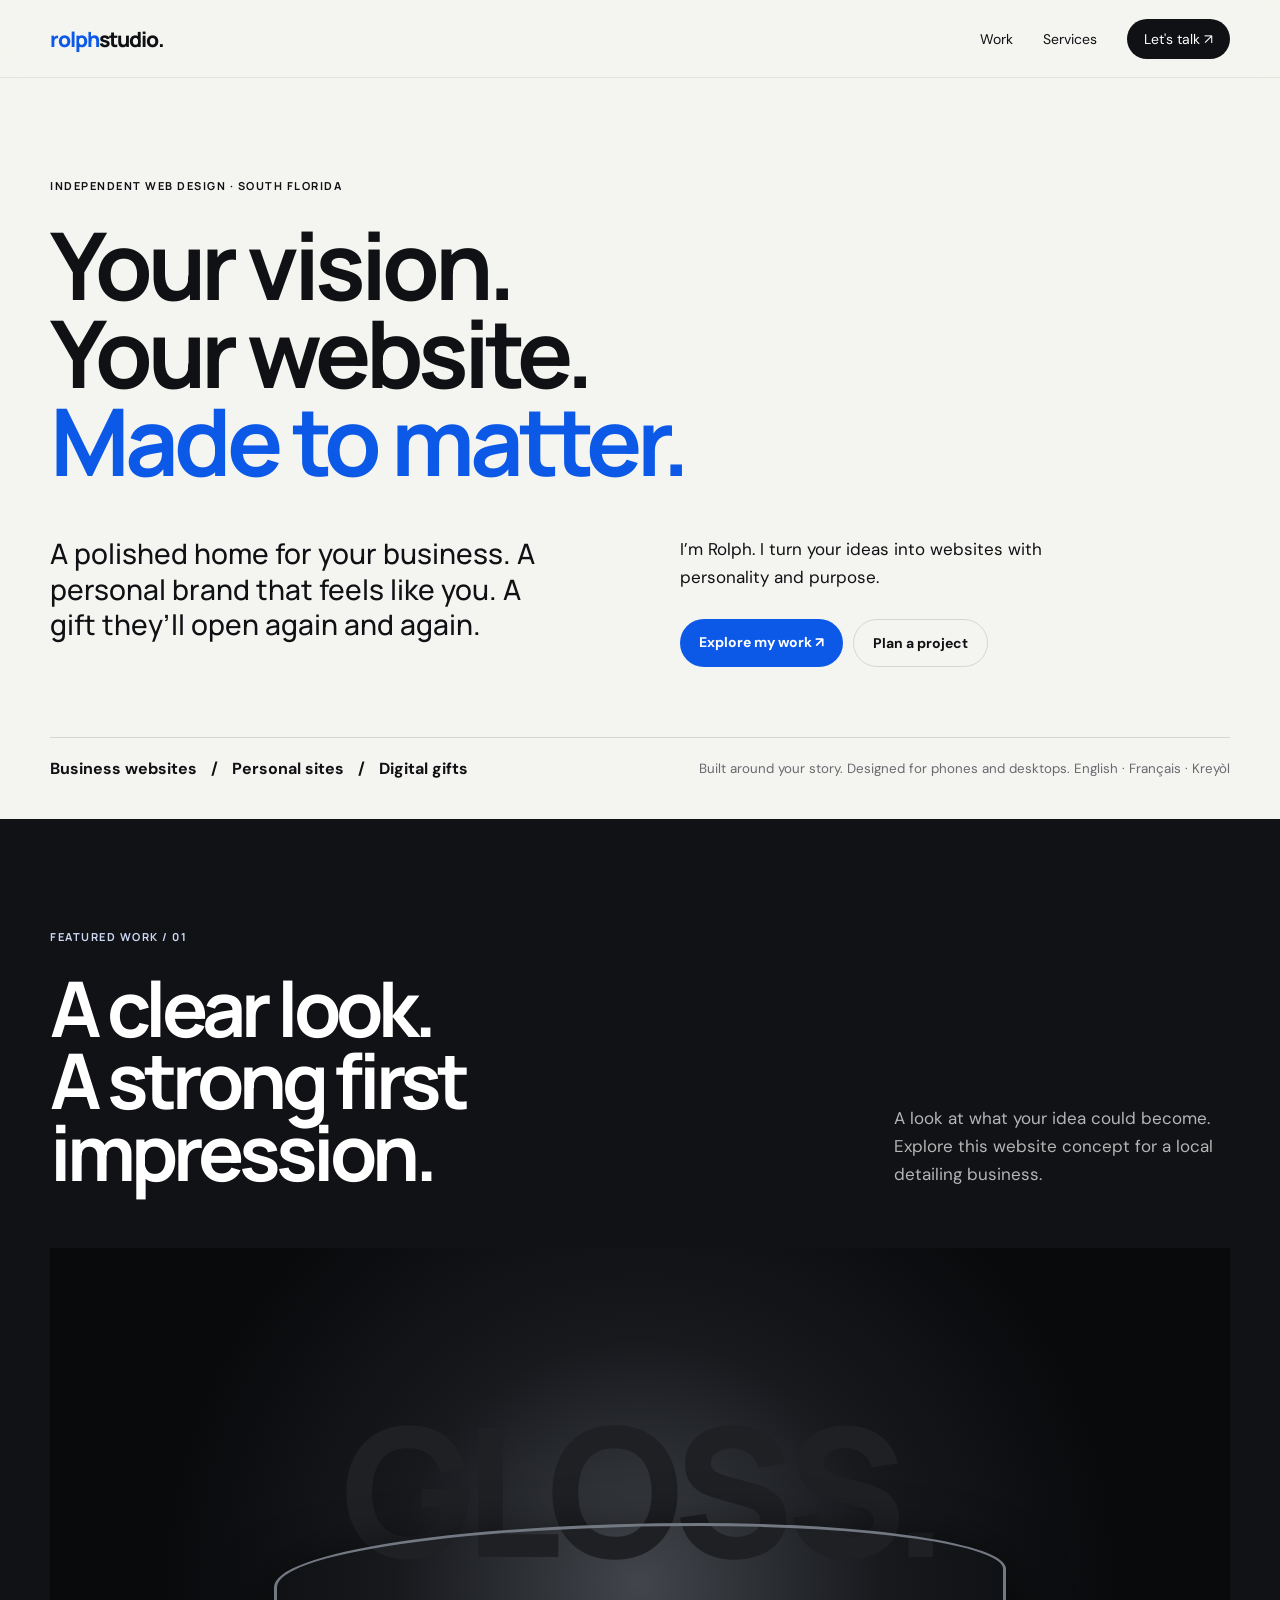
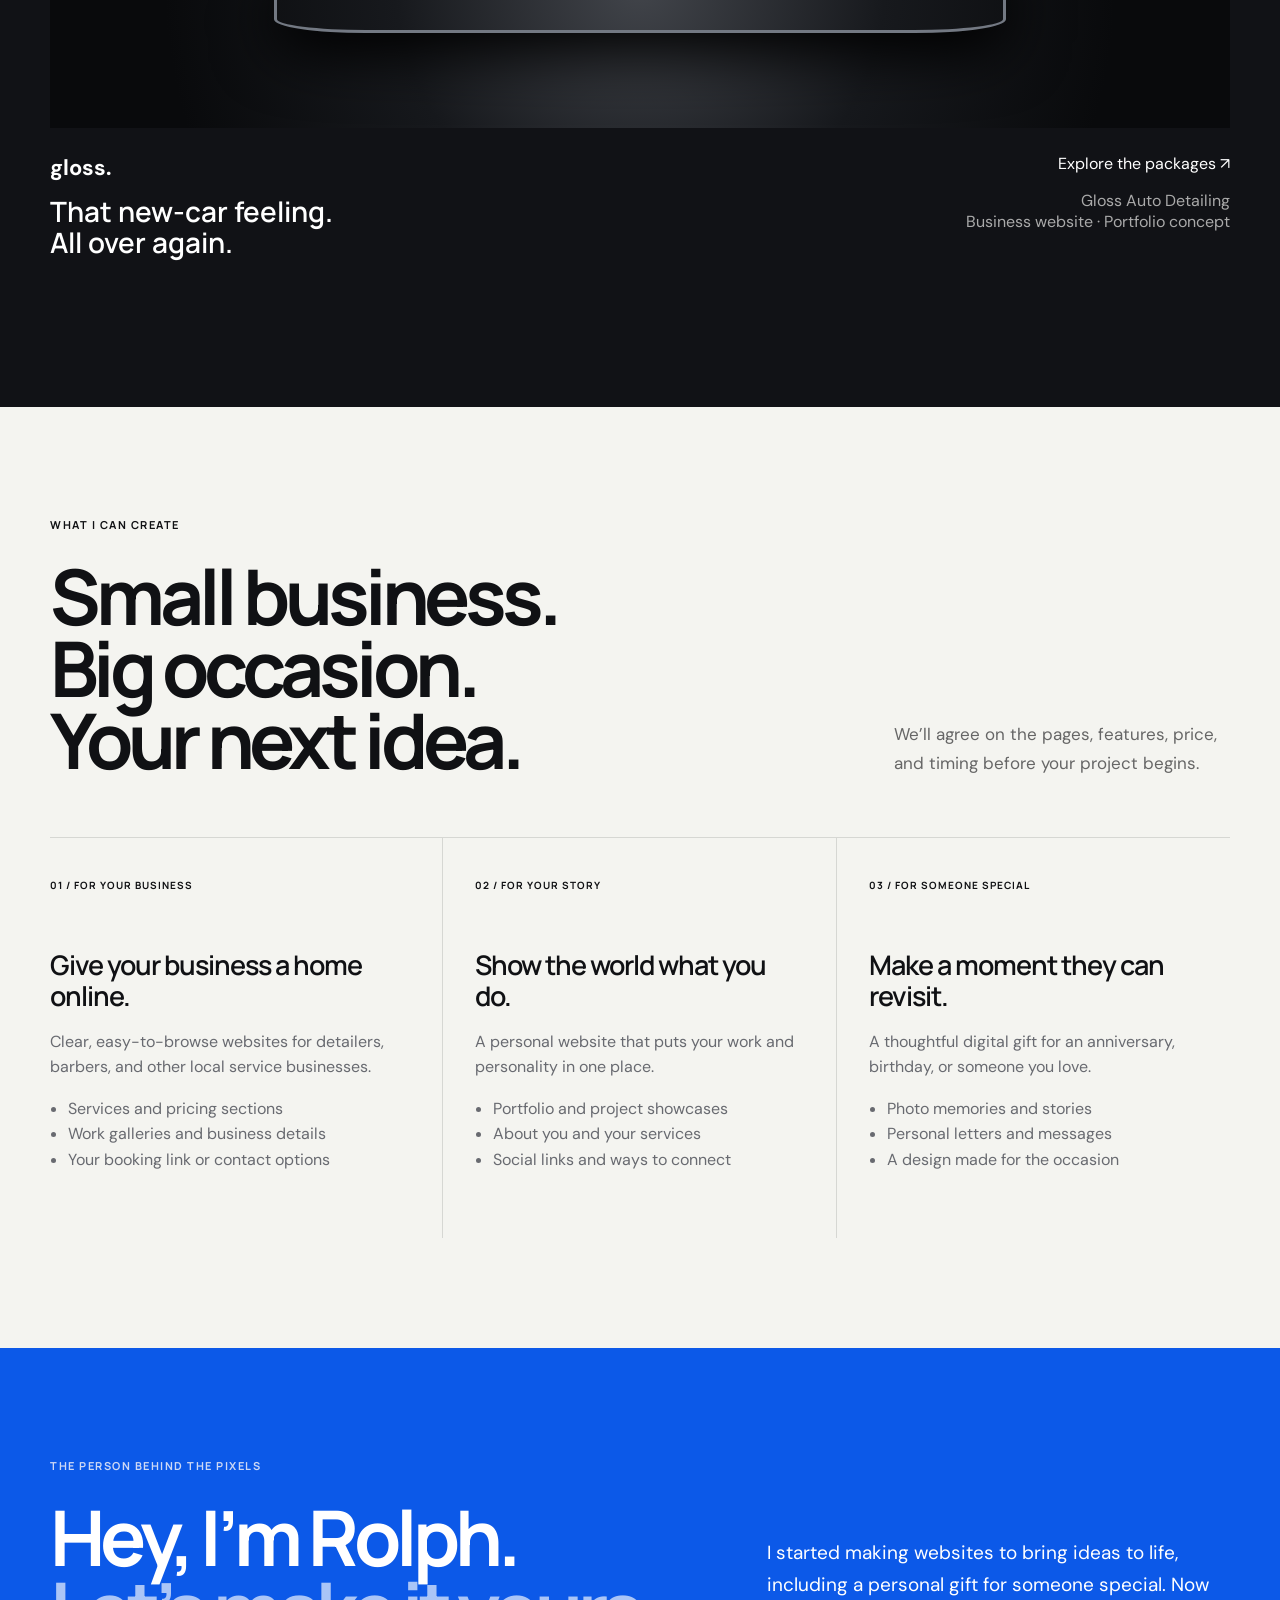
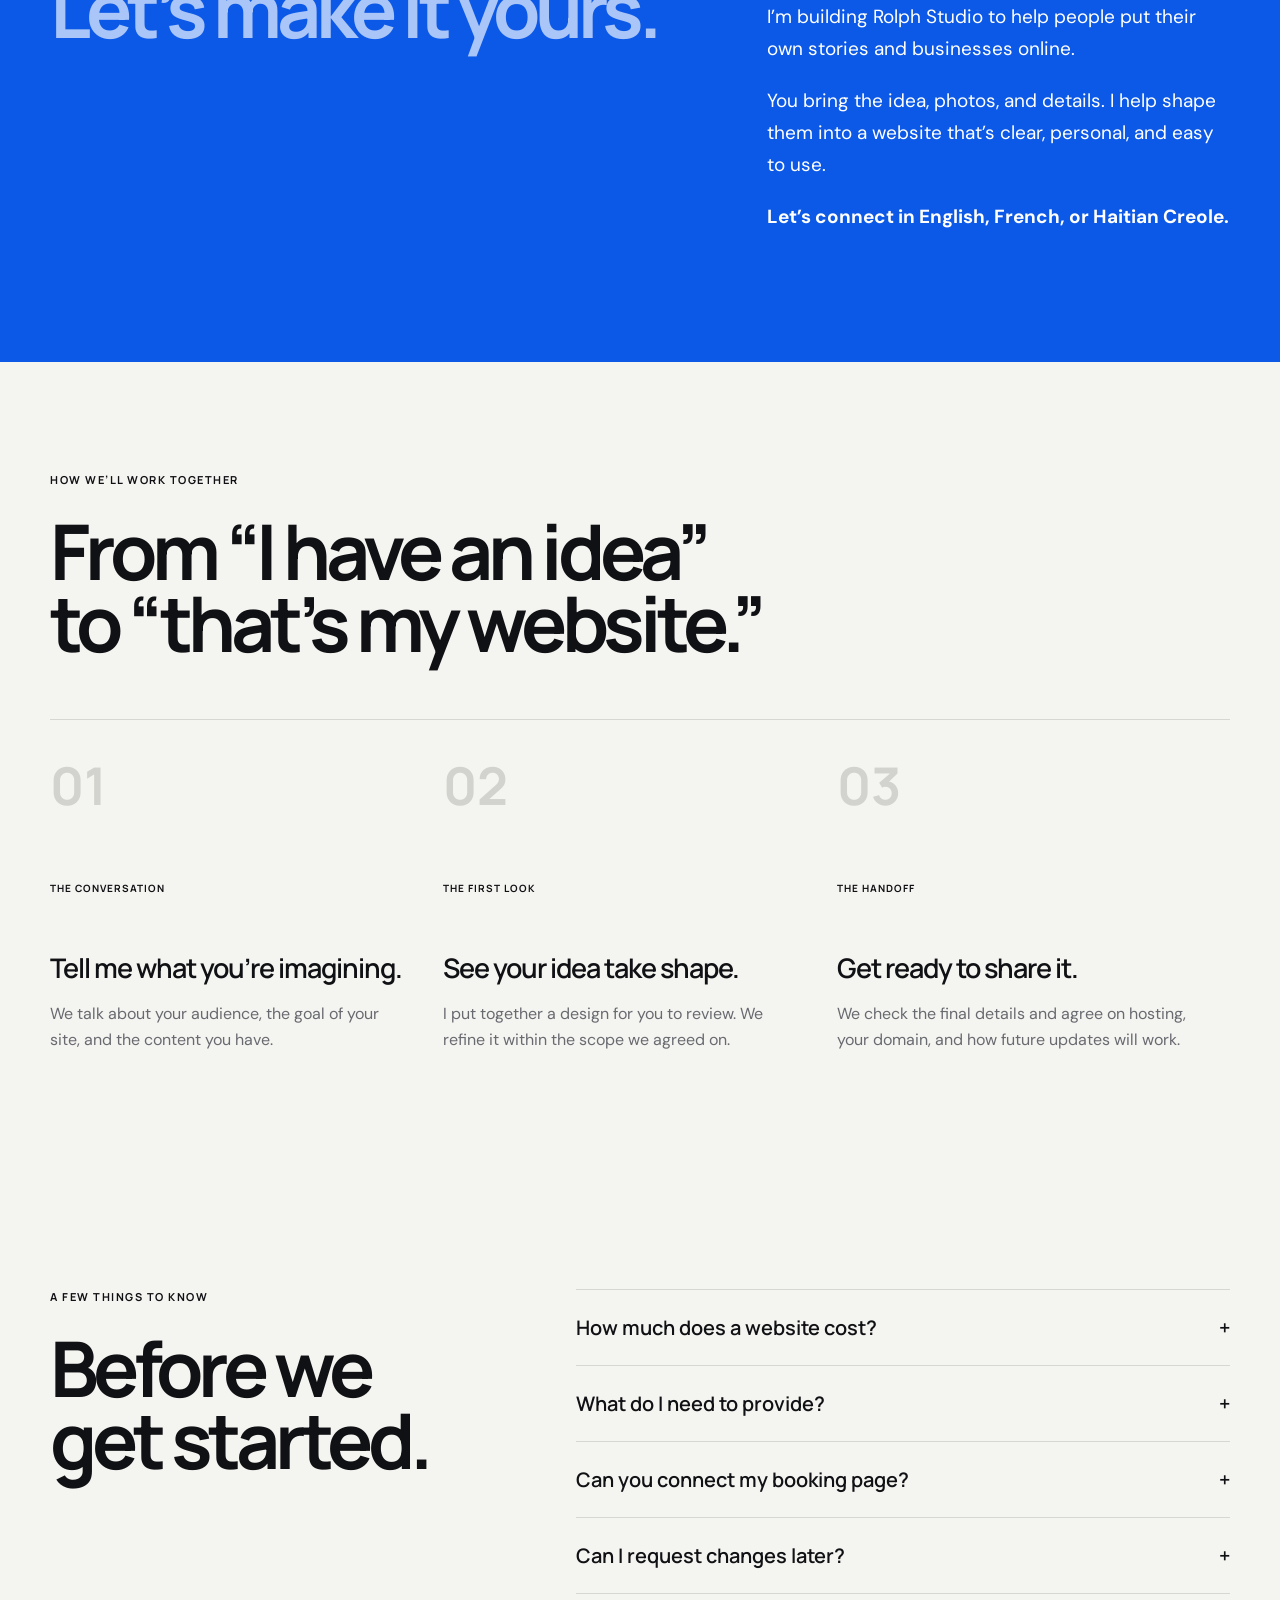
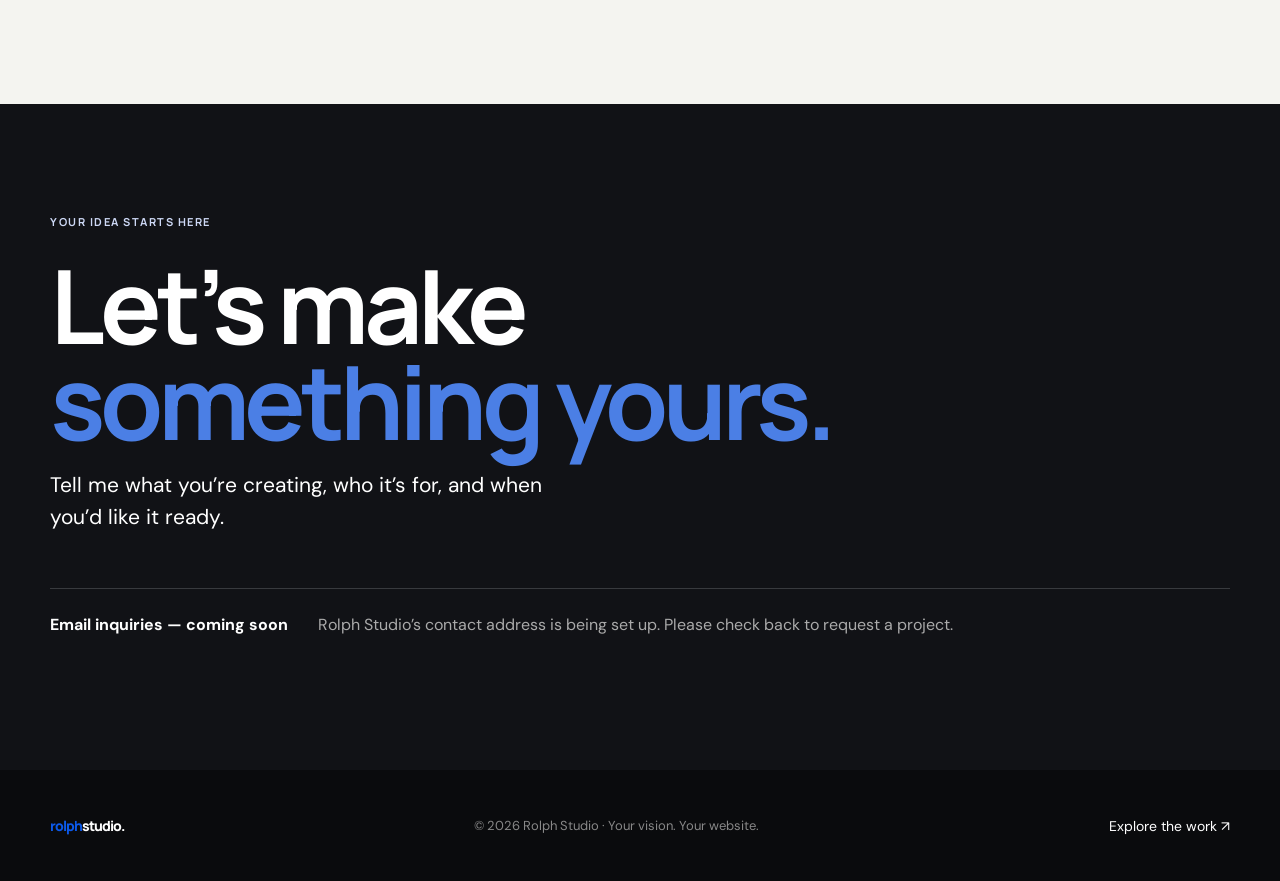
==== index.html @ 4994f559 "Add files via upload" ====
<!doctype html>
<html lang="en">
<head>
  <meta charset="utf-8">
  <meta name="viewport" content="width=device-width,initial-scale=1">
  <meta name="description" content="Rolph Studio — independent web design for business websites, personal sites, and digital gifts.">
  <title>Rolph Studio — Your vision. Your website.</title>
  <link rel="preconnect" href="https://fonts.googleapis.com">
  <link rel="preconnect" href="https://fonts.gstatic.com" crossorigin>
  <link href="https://fonts.googleapis.com/css2?family=DM+Sans:wght@400;500;600;700&family=Manrope:wght@500;600;700;800&display=swap" rel="stylesheet">
  <link rel="stylesheet" href="style.css">
</head>
<body>
<header class="nav">
  <a class="brand" href="#top"><span>rolph</span>studio.</a>
  <nav class="links">
    <a href="#work">Work</a><a href="#services">Services</a><a class="pill" href="#contact">Let's talk ↗</a>
  </nav>
  <button class="menu" aria-label="Open menu">☰</button>
</header>

<main id="top">
<section class="hero wrap">
  <div class="eyebrow">INDEPENDENT WEB DESIGN · SOUTH FLORIDA</div>
  <h1>Your vision.<br>Your website.<br><em>Made to matter.</em></h1>
  <div class="hero-bottom">
    <p>A polished home for your business. A personal brand that feels like you. A gift they’ll open again and again.</p>
    <div class="hero-copy">
      <p>I’m Rolph. I turn your ideas into websites with personality and purpose.</p>
      <div class="actions"><a class="button primary" href="#work">Explore my work ↗</a><a class="button ghost" href="#contact">Plan a project</a></div>
    </div>
  </div>
  <div class="ticker"><span>Business websites</span><b>/</b><span>Personal sites</span><b>/</b><span>Digital gifts</span><small>Built around your story. Designed for phones and desktops. English · Français · Kreyòl</small></div>
</section>

<section id="work" class="section dark">
  <div class="wrap">
    <div class="eyebrow light">FEATURED WORK / 01</div>
    <div class="section-head"><h2>A clear look.<br>A strong first impression.</h2><p>A look at what your idea could become. Explore this website concept for a local detailing business.</p></div>
    <a class="project" href="https://gloss-detail-demo.rolphanthonym.chatgpt.site" target="_blank" rel="noopener">
      <div class="car-art"><span>GLOSS.</span><div class="car-line"></div></div>
      <div class="project-info"><div><strong>gloss.</strong><h3>That new-car feeling.<br>All over again.</h3></div><div><span>Explore the packages ↗</span><p>Gloss Auto Detailing<br>Business website · Portfolio concept</p></div></div>
    </a>
  </div>
</section>

<section id="services" class="section wrap">
  <div class="eyebrow">WHAT I CAN CREATE</div>
  <div class="section-head"><h2>Small business.<br>Big occasion.<br>Your next idea.</h2><p>We’ll agree on the pages, features, price, and timing before your project begins.</p></div>
  <div class="cards">
    <article><span>01 / FOR YOUR BUSINESS</span><h3>Give your business a home online.</h3><p>Clear, easy-to-browse websites for detailers, barbers, and other local service businesses.</p><ul><li>Services and pricing sections</li><li>Work galleries and business details</li><li>Your booking link or contact options</li></ul></article>
    <article><span>02 / FOR YOUR STORY</span><h3>Show the world what you do.</h3><p>A personal website that puts your work and personality in one place.</p><ul><li>Portfolio and project showcases</li><li>About you and your services</li><li>Social links and ways to connect</li></ul></article>
    <article><span>03 / FOR SOMEONE SPECIAL</span><h3>Make a moment they can revisit.</h3><p>A thoughtful digital gift for an anniversary, birthday, or someone you love.</p><ul><li>Photo memories and stories</li><li>Personal letters and messages</li><li>A design made for the occasion</li></ul></article>
  </div>
</section>

<section class="section blue">
  <div class="wrap about">
    <div><div class="eyebrow light">THE PERSON BEHIND THE PIXELS</div><h2>Hey, I’m Rolph.<br><em>Let’s make it yours.</em></h2></div>
    <div><p>I started making websites to bring ideas to life, including a personal gift for someone special. Now I’m building Rolph Studio to help people put their own stories and businesses online.</p><p>You bring the idea, photos, and details. I help shape them into a website that’s clear, personal, and easy to use.</p><p class="lang">Let’s connect in English, French, or Haitian Creole.</p></div>
  </div>
</section>

<section class="section wrap">
  <div class="eyebrow">HOW WE’LL WORK TOGETHER</div>
  <div class="section-head"><h2>From “I have an idea”<br>to “that’s my website.”</h2></div>
  <div class="steps">
    <article><b>01</b><span>THE CONVERSATION</span><h3>Tell me what you’re imagining.</h3><p>We talk about your audience, the goal of your site, and the content you have.</p></article>
    <article><b>02</b><span>THE FIRST LOOK</span><h3>See your idea take shape.</h3><p>I put together a design for you to review. We refine it within the scope we agreed on.</p></article>
    <article><b>03</b><span>THE HANDOFF</span><h3>Get ready to share it.</h3><p>We check the final details and agree on hosting, your domain, and how future updates will work.</p></article>
  </div>
</section>

<section class="section faq wrap">
  <div><div class="eyebrow">A FEW THINGS TO KNOW</div><h2>Before we<br>get started.</h2></div>
  <div class="accordion">
    <details><summary>How much does a website cost?<span>+</span></summary><p>Every project is different. We’ll agree on the scope, pages, features, price, and timing before work begins.</p></details>
    <details><summary>What do I need to provide?<span>+</span></summary><p>Your idea, business or project details, text, photos, links, and anything else you want included.</p></details>
    <details><summary>Can you connect my booking page?<span>+</span></summary><p>Yes. Existing booking and contact links can be built into your website.</p></details>
    <details><summary>Can I request changes later?<span>+</span></summary><p>We can discuss future updates and how you want the website maintained after handoff.</p></details>
  </div>
</section>

<section id="contact" class="section contact">
  <div class="wrap">
    <div class="eyebrow light">YOUR IDEA STARTS HERE</div>
    <h2>Let’s make<br><em>something yours.</em></h2>
    <p>Tell me what you’re creating, who it’s for, and when you’d like it ready.</p>
    <div class="notice"><strong>Email inquiries — coming soon</strong><span>Rolph Studio’s contact address is being set up. Please check back to request a project.</span></div>
  </div>
</section>
</main>

<footer><div class="wrap footer"><a class="brand" href="#top"><span>rolph</span>studio.</a><p>© 2026 Rolph Studio · Your vision. Your website.</p><a href="#work">Explore the work ↗</a></div></footer>
<script src="script.js"></script>
</body>
</html>
---- style.css ----
:root{--blue:#0c59e8;--ink:#101114;--paper:#f4f4f0;--muted:#686a70;--line:#d6d7d3}*{box-sizing:border-box}html{scroll-behavior:smooth}body{margin:0;background:var(--paper);color:var(--ink);font-family:"DM Sans",sans-serif}.wrap{width:min(1180px,calc(100% - 44px));margin:auto}.nav{height:78px;padding:0 max(22px,calc((100% - 1180px)/2));display:flex;align-items:center;justify-content:space-between;position:sticky;top:0;background:rgba(244,244,240,.94);backdrop-filter:blur(14px);z-index:20;border-bottom:1px solid rgba(0,0,0,.07)}.brand{font:800 21px Manrope;text-decoration:none;color:inherit;letter-spacing:-1px}.brand span{color:var(--blue)}.links{display:flex;align-items:center;gap:30px}.links a,.footer a{color:inherit;text-decoration:none;font-size:14px}.pill{background:var(--ink);color:#fff!important;padding:11px 17px;border-radius:100px}.menu{display:none;border:0;background:none;font-size:22px}.hero{padding:100px 0 40px;min-height:720px}.eyebrow{font:700 11px Manrope;letter-spacing:1.5px;margin-bottom:28px}.light{color:#cdd8f5}.hero h1,.section h2{font:700 clamp(48px,7.3vw,102px)/.94 Manrope;letter-spacing:-5px;margin:0}.hero h1 em,.section h2 em{font-style:normal;color:var(--blue)}.hero-bottom{display:grid;grid-template-columns:1fr 1fr;gap:80px;margin:52px 0 70px}.hero-bottom>p{font:500 clamp(20px,2.2vw,31px)/1.25 Manrope;max-width:520px;margin:0}.hero-copy{max-width:450px}.hero-copy p{font-size:17px;line-height:1.6;margin-top:0}.actions{display:flex;gap:10px;margin-top:28px}.button{padding:14px 19px;border-radius:100px;text-decoration:none;font-weight:700;font-size:14px}.primary{background:var(--blue);color:white}.ghost{border:1px solid var(--line);color:var(--ink)}.ticker{border-top:1px solid var(--line);padding-top:20px;display:flex;gap:14px;align-items:center;flex-wrap:wrap;font-weight:700}.ticker small{margin-left:auto;color:var(--muted);font-weight:400}.section{padding:110px 0}.dark{background:#111216;color:white}.blue{background:var(--blue);color:white}.section-head{display:grid;grid-template-columns:1.5fr .65fr;gap:70px;align-items:end;margin-bottom:60px}.section-head h2{font-size:clamp(44px,6vw,78px)}.section-head p{font-size:17px;line-height:1.65;color:#666;margin:0}.dark .section-head p{color:#b5b5b5}.project{display:block;color:white;text-decoration:none}.car-art{height:480px;background:radial-gradient(circle at 50% 70%,#42454b 0,#17191d 36%,#090a0c 70%);position:relative;overflow:hidden;display:flex;align-items:center;justify-content:center}.car-art>span{font:800 clamp(70px,14vw,190px) Manrope;letter-spacing:-10px;color:#1e2024}.car-line{position:absolute;width:62%;height:110px;border:3px solid #737983;border-radius:70% 50% 15% 15%;bottom:95px;box-shadow:0 20px 60px #000}.project-info{display:grid;grid-template-columns:1fr 1fr;padding:25px 0}.project-info strong{font-size:22px}.project-info h3{font:600 28px/1.1 Manrope;margin:14px 0}.project-info>div:last-child{text-align:right}.project-info p{color:#aaa}.cards{display:grid;grid-template-columns:repeat(3,1fr);border-top:1px solid var(--line)}.cards article{padding:35px 32px 20px 0;border-right:1px solid var(--line);min-height:400px}.cards article+article{padding-left:32px}.cards article:last-child{border-right:0}.cards span,.steps span{font:700 10px Manrope;letter-spacing:1px}.cards h3,.steps h3{font:600 27px/1.15 Manrope;letter-spacing:-1px;margin:55px 0 18px}.cards p,.cards li,.steps p{line-height:1.6;color:var(--muted)}.cards ul{padding-left:18px}.about{display:grid;grid-template-columns:1.15fr .85fr;gap:90px}.about h2{font-size:clamp(52px,6vw,84px)}.about h2 em{color:white;opacity:.65}.about>div:last-child{padding-top:60px;font-size:19px;line-height:1.7}.about .lang{font-weight:700}.steps{display:grid;grid-template-columns:repeat(3,1fr);border-top:1px solid var(--line)}.steps article{padding:30px 35px 0 0;position:relative}.steps b{font:700 52px Manrope;color:#d2d2ce;display:block;margin-bottom:55px}.faq{display:grid;grid-template-columns:.8fr 1.2fr;gap:90px}.faq h2{font-size:clamp(48px,6vw,80px)}details{border-top:1px solid var(--line);padding:24px 0}details:last-child{border-bottom:1px solid var(--line)}summary{cursor:pointer;list-style:none;font:600 20px Manrope;display:flex;justify-content:space-between}details p{color:var(--muted);line-height:1.6;max-width:600px}.contact{background:#111216;color:white}.contact h2{font-size:clamp(58px,8vw,110px)}.contact h2 em{color:#4b7fe5}.contact>div>p{font-size:21px;max-width:520px;line-height:1.5}.notice{margin-top:55px;border-top:1px solid #383a3e;padding:25px 0;display:flex;gap:30px;color:#aaa}.notice strong{color:white}footer{background:#0a0b0d;color:white;padding:34px 0}.footer{display:flex;justify-content:space-between;align-items:center}.footer p{color:#888;font-size:13px}@media(max-width:760px){.links{display:none}.links.open{display:flex;position:absolute;top:78px;left:0;right:0;background:var(--paper);padding:25px;flex-direction:column;align-items:flex-start;border-bottom:1px solid var(--line)}.menu{display:block}.hero{padding-top:65px;min-height:auto}.hero h1,.section h2{letter-spacing:-3px}.hero-bottom,.section-head,.about,.faq{grid-template-columns:1fr;gap:30px}.ticker small{margin-left:0;width:100%}.cards,.steps{grid-template-columns:1fr}.cards article,.cards article+article{padding:32px 0;border-right:0;border-bottom:1px solid var(--line);min-height:auto}.cards h3,.steps h3{margin-top:30px}.steps article{padding-bottom:35px}.steps b{margin-bottom:25px}.car-art{height:300px}.project-info{grid-template-columns:1fr}.project-info>div:last-child{text-align:left}.about>div:last-child{padding-top:0}.notice{flex-direction:column;gap:8px}.footer{align-items:flex-start;flex-direction:column;gap:14px}.section{padding:78px 0}.hero-bottom{margin-bottom:45px}}
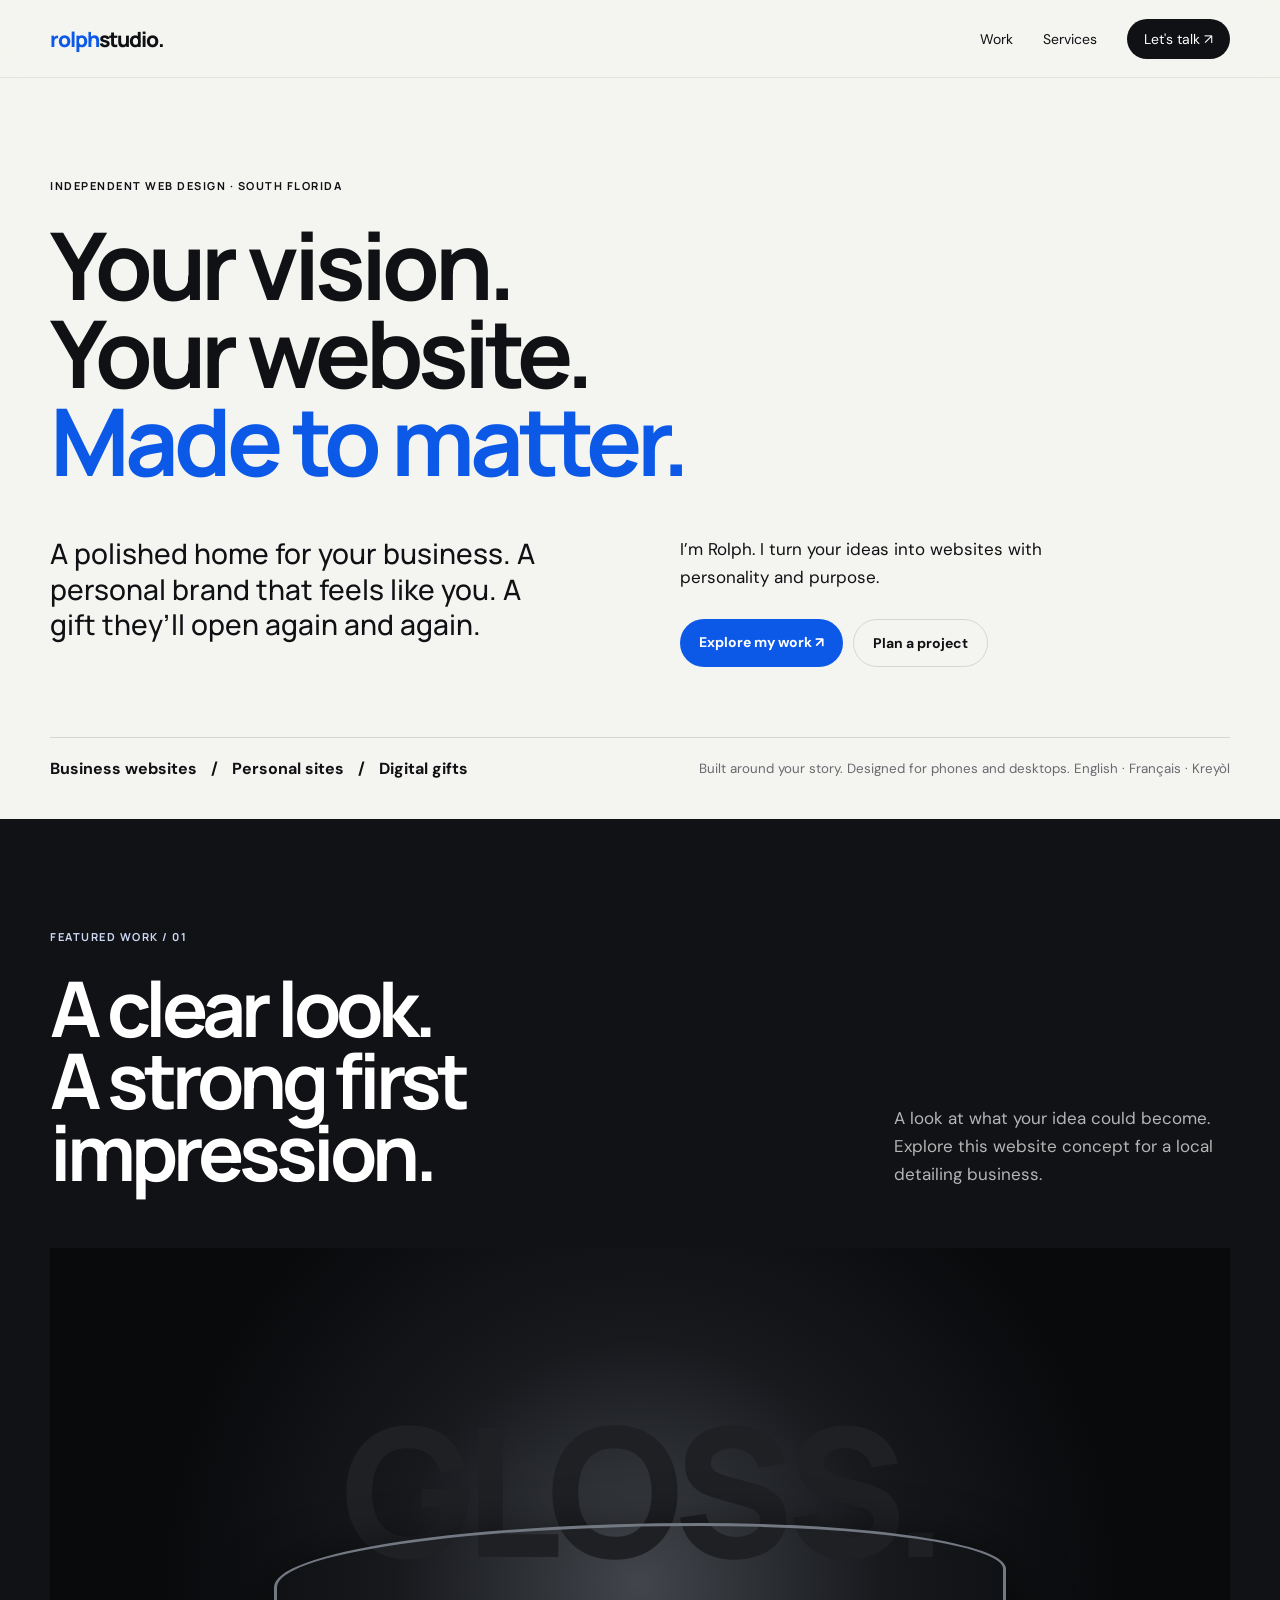
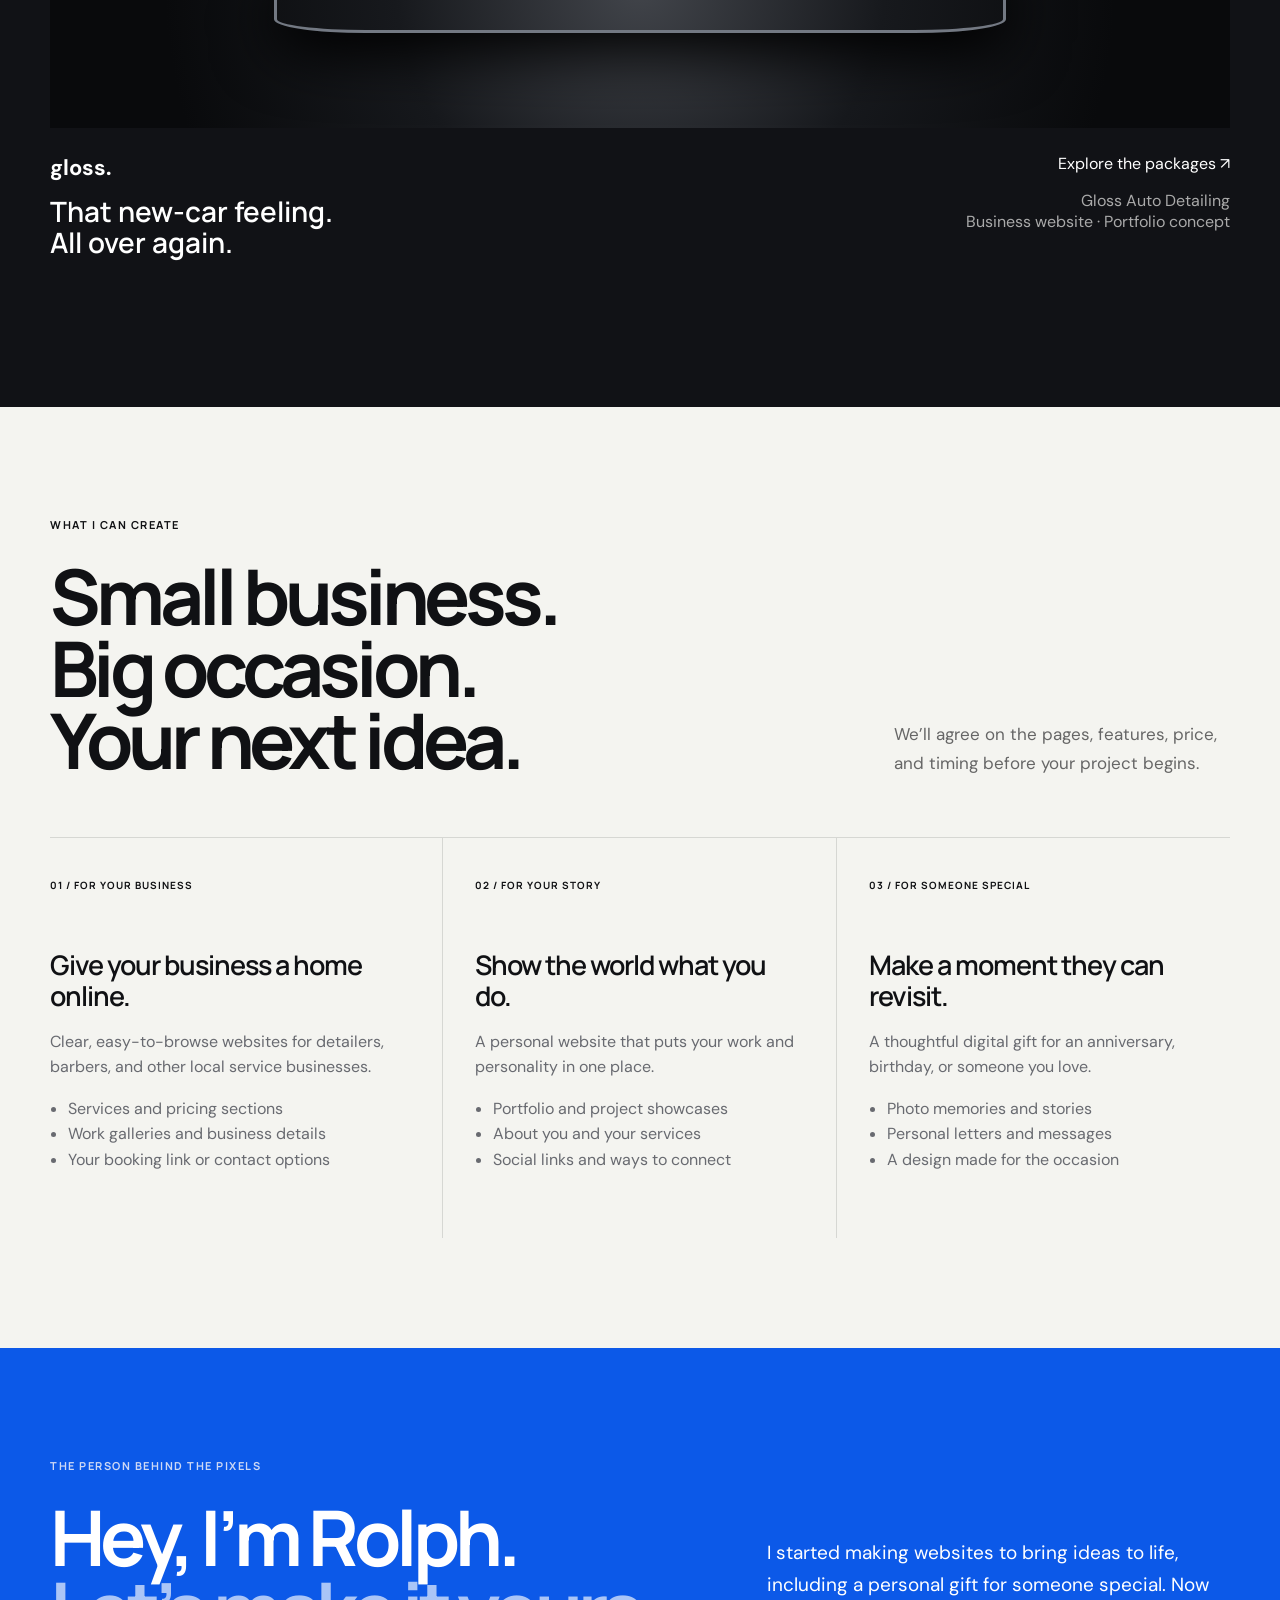
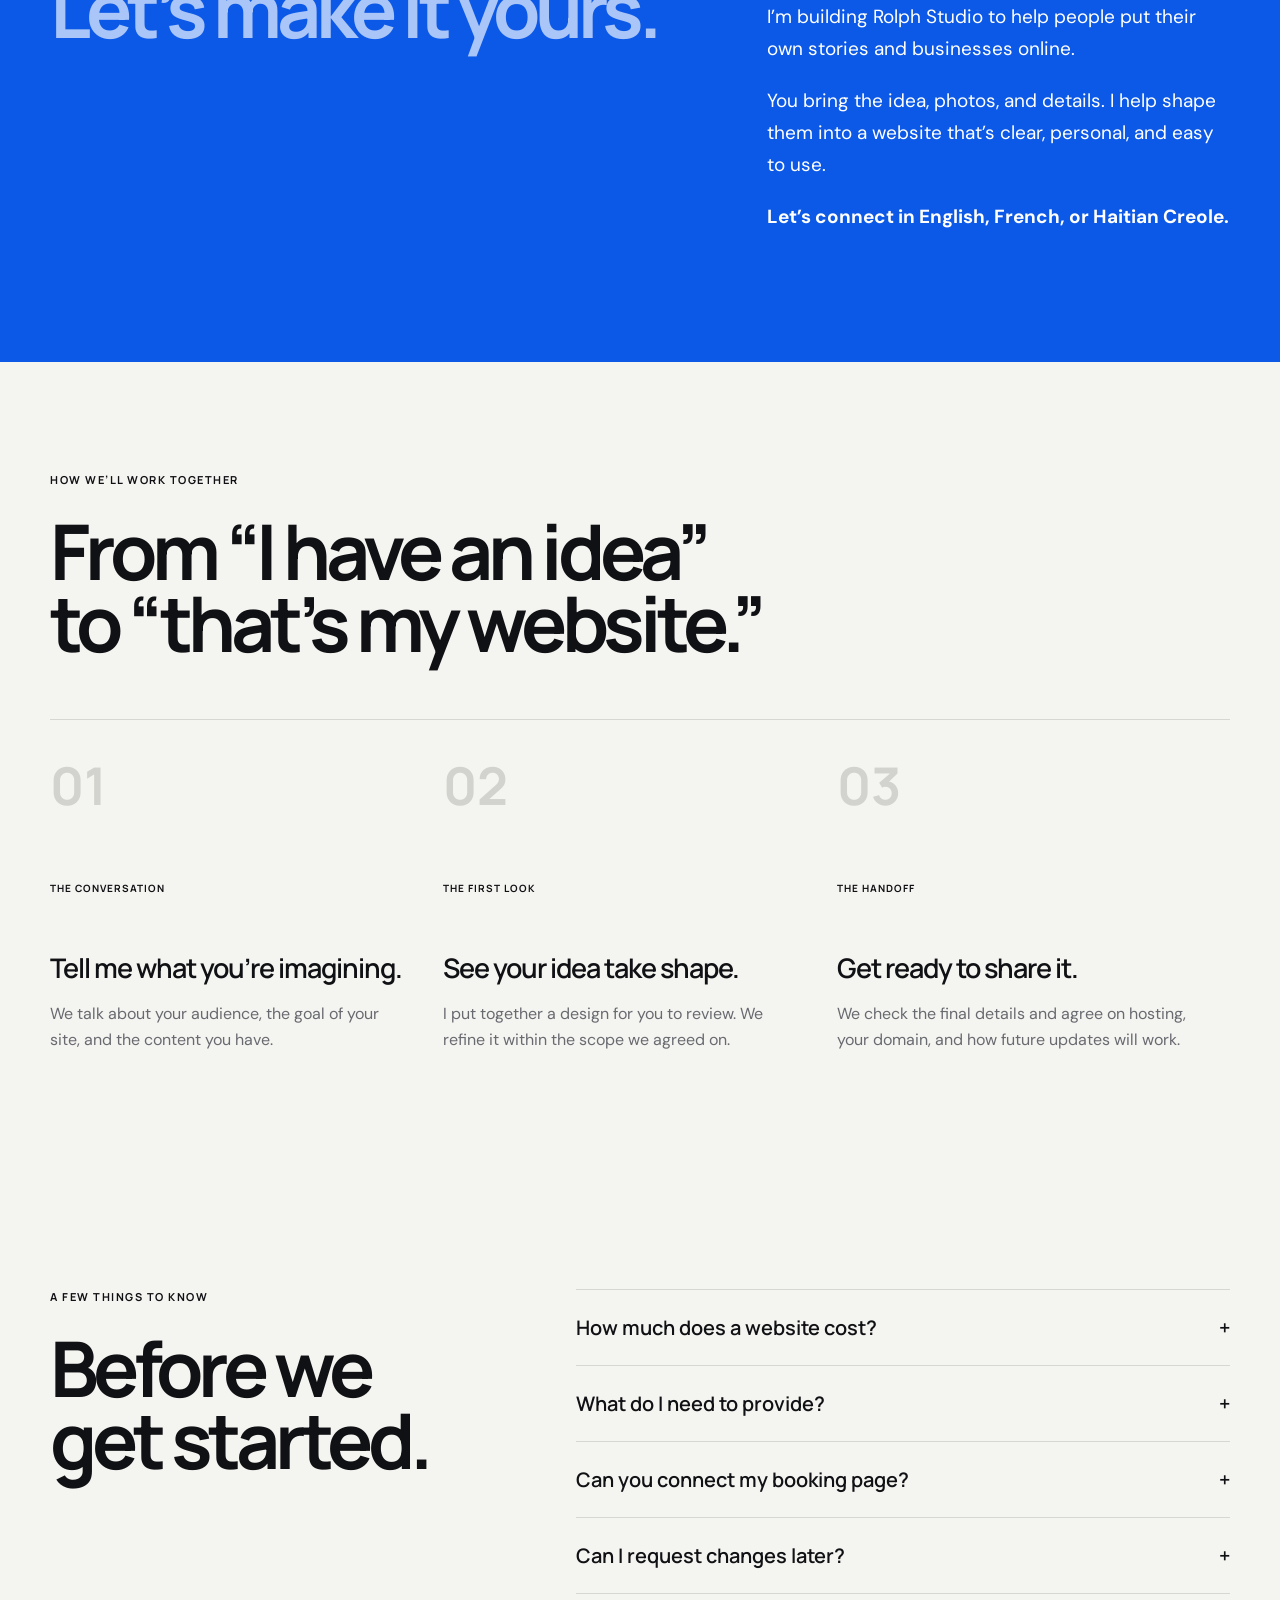
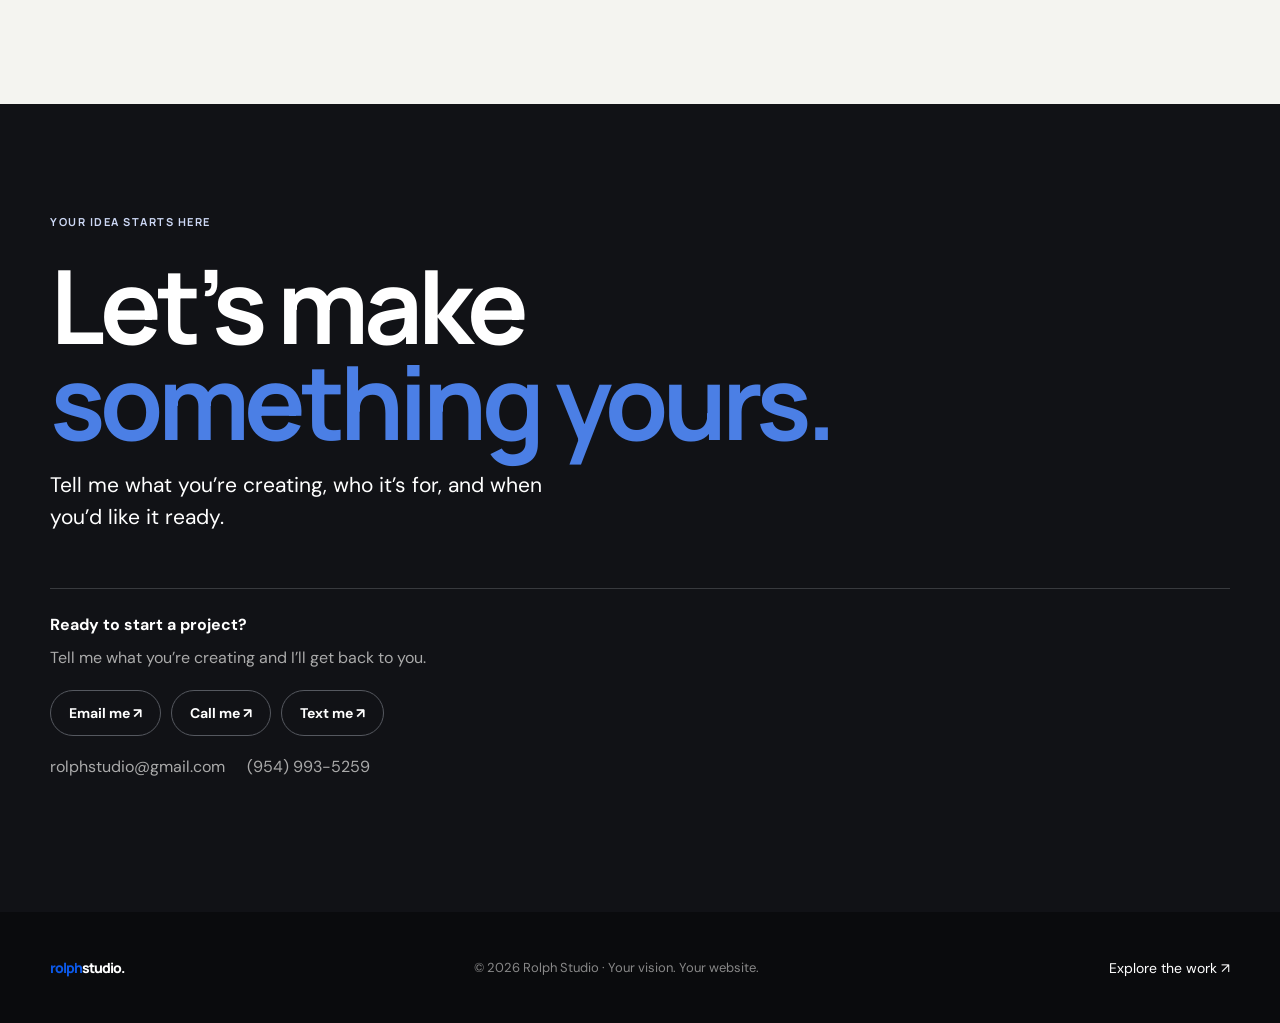
==== commit 10ec512c: "Add files via upload" ====
--- a/index.html
+++ b/index.html
@@ -86,7 +86,19 @@
     <div class="eyebrow light">YOUR IDEA STARTS HERE</div>
     <h2>Let’s make<br><em>something yours.</em></h2>
     <p>Tell me what you’re creating, who it’s for, and when you’d like it ready.</p>
-    <div class="notice"><strong>Email inquiries — coming soon</strong><span>Rolph Studio’s contact address is being set up. Please check back to request a project.</span></div>
+    <div class="notice contact-options">
+      <strong>Ready to start a project?</strong>
+      <span>Tell me what you’re creating and I’ll get back to you.</span>
+      <div class="contact-buttons">
+        <a class="contact-link" href="mailto:rolphstudio@gmail.com?subject=Rolph%20Studio%20Project%20Inquiry">Email me ↗</a>
+        <a class="contact-link" href="tel:+19549935259">Call me ↗</a>
+        <a class="contact-link" href="sms:+19549935259">Text me ↗</a>
+      </div>
+      <div class="contact-details">
+        <a href="mailto:rolphstudio@gmail.com">rolphstudio@gmail.com</a>
+        <a href="tel:+19549935259">(954) 993-5259</a>
+      </div>
+    </div>
   </div>
 </section>
 </main>
--- a/style.css
+++ b/style.css
@@ -1 +1,8 @@
-:root{--blue:#0c59e8;--ink:#101114;--paper:#f4f4f0;--muted:#686a70;--line:#d6d7d3}*{box-sizing:border-box}html{scroll-behavior:smooth}body{margin:0;background:var(--paper);color:var(--ink);font-family:"DM Sans",sans-serif}.wrap{width:min(1180px,calc(100% - 44px));margin:auto}.nav{height:78px;padding:0 max(22px,calc((100% - 1180px)/2));display:flex;align-items:center;justify-content:space-between;position:sticky;top:0;background:rgba(244,244,240,.94);backdrop-filter:blur(14px);z-index:20;border-bottom:1px solid rgba(0,0,0,.07)}.brand{font:800 21px Manrope;text-decoration:none;color:inherit;letter-spacing:-1px}.brand span{color:var(--blue)}.links{display:flex;align-items:center;gap:30px}.links a,.footer a{color:inherit;text-decoration:none;font-size:14px}.pill{background:var(--ink);color:#fff!important;padding:11px 17px;border-radius:100px}.menu{display:none;border:0;background:none;font-size:22px}.hero{padding:100px 0 40px;min-height:720px}.eyebrow{font:700 11px Manrope;letter-spacing:1.5px;margin-bottom:28px}.light{color:#cdd8f5}.hero h1,.section h2{font:700 clamp(48px,7.3vw,102px)/.94 Manrope;letter-spacing:-5px;margin:0}.hero h1 em,.section h2 em{font-style:normal;color:var(--blue)}.hero-bottom{display:grid;grid-template-columns:1fr 1fr;gap:80px;margin:52px 0 70px}.hero-bottom>p{font:500 clamp(20px,2.2vw,31px)/1.25 Manrope;max-width:520px;margin:0}.hero-copy{max-width:450px}.hero-copy p{font-size:17px;line-height:1.6;margin-top:0}.actions{display:flex;gap:10px;margin-top:28px}.button{padding:14px 19px;border-radius:100px;text-decoration:none;font-weight:700;font-size:14px}.primary{background:var(--blue);color:white}.ghost{border:1px solid var(--line);color:var(--ink)}.ticker{border-top:1px solid var(--line);padding-top:20px;display:flex;gap:14px;align-items:center;flex-wrap:wrap;font-weight:700}.ticker small{margin-left:auto;color:var(--muted);font-weight:400}.section{padding:110px 0}.dark{background:#111216;color:white}.blue{background:var(--blue);color:white}.section-head{display:grid;grid-template-columns:1.5fr .65fr;gap:70px;align-items:end;margin-bottom:60px}.section-head h2{font-size:clamp(44px,6vw,78px)}.section-head p{font-size:17px;line-height:1.65;color:#666;margin:0}.dark .section-head p{color:#b5b5b5}.project{display:block;color:white;text-decoration:none}.car-art{height:480px;background:radial-gradient(circle at 50% 70%,#42454b 0,#17191d 36%,#090a0c 70%);position:relative;overflow:hidden;display:flex;align-items:center;justify-content:center}.car-art>span{font:800 clamp(70px,14vw,190px) Manrope;letter-spacing:-10px;color:#1e2024}.car-line{position:absolute;width:62%;height:110px;border:3px solid #737983;border-radius:70% 50% 15% 15%;bottom:95px;box-shadow:0 20px 60px #000}.project-info{display:grid;grid-template-columns:1fr 1fr;padding:25px 0}.project-info strong{font-size:22px}.project-info h3{font:600 28px/1.1 Manrope;margin:14px 0}.project-info>div:last-child{text-align:right}.project-info p{color:#aaa}.cards{display:grid;grid-template-columns:repeat(3,1fr);border-top:1px solid var(--line)}.cards article{padding:35px 32px 20px 0;border-right:1px solid var(--line);min-height:400px}.cards article+article{padding-left:32px}.cards article:last-child{border-right:0}.cards span,.steps span{font:700 10px Manrope;letter-spacing:1px}.cards h3,.steps h3{font:600 27px/1.15 Manrope;letter-spacing:-1px;margin:55px 0 18px}.cards p,.cards li,.steps p{line-height:1.6;color:var(--muted)}.cards ul{padding-left:18px}.about{display:grid;grid-template-columns:1.15fr .85fr;gap:90px}.about h2{font-size:clamp(52px,6vw,84px)}.about h2 em{color:white;opacity:.65}.about>div:last-child{padding-top:60px;font-size:19px;line-height:1.7}.about .lang{font-weight:700}.steps{display:grid;grid-template-columns:repeat(3,1fr);border-top:1px solid var(--line)}.steps article{padding:30px 35px 0 0;position:relative}.steps b{font:700 52px Manrope;color:#d2d2ce;display:block;margin-bottom:55px}.faq{display:grid;grid-template-columns:.8fr 1.2fr;gap:90px}.faq h2{font-size:clamp(48px,6vw,80px)}details{border-top:1px solid var(--line);padding:24px 0}details:last-child{border-bottom:1px solid var(--line)}summary{cursor:pointer;list-style:none;font:600 20px Manrope;display:flex;justify-content:space-between}details p{color:var(--muted);line-height:1.6;max-width:600px}.contact{background:#111216;color:white}.contact h2{font-size:clamp(58px,8vw,110px)}.contact h2 em{color:#4b7fe5}.contact>div>p{font-size:21px;max-width:520px;line-height:1.5}.notice{margin-top:55px;border-top:1px solid #383a3e;padding:25px 0;display:flex;gap:30px;color:#aaa}.notice strong{color:white}footer{background:#0a0b0d;color:white;padding:34px 0}.footer{display:flex;justify-content:space-between;align-items:center}.footer p{color:#888;font-size:13px}@media(max-width:760px){.links{display:none}.links.open{display:flex;position:absolute;top:78px;left:0;right:0;background:var(--paper);padding:25px;flex-direction:column;align-items:flex-start;border-bottom:1px solid var(--line)}.menu{display:block}.hero{padding-top:65px;min-height:auto}.hero h1,.section h2{letter-spacing:-3px}.hero-bottom,.section-head,.about,.faq{grid-template-columns:1fr;gap:30px}.ticker small{margin-left:0;width:100%}.cards,.steps{grid-template-columns:1fr}.cards article,.cards article+article{padding:32px 0;border-right:0;border-bottom:1px solid var(--line);min-height:auto}.cards h3,.steps h3{margin-top:30px}.steps article{padding-bottom:35px}.steps b{margin-bottom:25px}.car-art{height:300px}.project-info{grid-template-columns:1fr}.project-info>div:last-child{text-align:left}.about>div:last-child{padding-top:0}.notice{flex-direction:column;gap:8px}.footer{align-items:flex-start;flex-direction:column;gap:14px}.section{padding:78px 0}.hero-bottom{margin-bottom:45px}}+:root{--blue:#0c59e8;--ink:#101114;--paper:#f4f4f0;--muted:#686a70;--line:#d6d7d3}*{box-sizing:border-box}html{scroll-behavior:smooth}body{margin:0;background:var(--paper);color:var(--ink);font-family:"DM Sans",sans-serif}.wrap{width:min(1180px,calc(100% - 44px));margin:auto}.nav{height:78px;padding:0 max(22px,calc((100% - 1180px)/2));display:flex;align-items:center;justify-content:space-between;position:sticky;top:0;background:rgba(244,244,240,.94);backdrop-filter:blur(14px);z-index:20;border-bottom:1px solid rgba(0,0,0,.07)}.brand{font:800 21px Manrope;text-decoration:none;color:inherit;letter-spacing:-1px}.brand span{color:var(--blue)}.links{display:flex;align-items:center;gap:30px}.links a,.footer a{color:inherit;text-decoration:none;font-size:14px}.pill{background:var(--ink);color:#fff!important;padding:11px 17px;border-radius:100px}.menu{display:none;border:0;background:none;font-size:22px}.hero{padding:100px 0 40px;min-height:720px}.eyebrow{font:700 11px Manrope;letter-spacing:1.5px;margin-bottom:28px}.light{color:#cdd8f5}.hero h1,.section h2{font:700 clamp(48px,7.3vw,102px)/.94 Manrope;letter-spacing:-5px;margin:0}.hero h1 em,.section h2 em{font-style:normal;color:var(--blue)}.hero-bottom{display:grid;grid-template-columns:1fr 1fr;gap:80px;margin:52px 0 70px}.hero-bottom>p{font:500 clamp(20px,2.2vw,31px)/1.25 Manrope;max-width:520px;margin:0}.hero-copy{max-width:450px}.hero-copy p{font-size:17px;line-height:1.6;margin-top:0}.actions{display:flex;gap:10px;margin-top:28px}.button{padding:14px 19px;border-radius:100px;text-decoration:none;font-weight:700;font-size:14px}.primary{background:var(--blue);color:white}.ghost{border:1px solid var(--line);color:var(--ink)}.ticker{border-top:1px solid var(--line);padding-top:20px;display:flex;gap:14px;align-items:center;flex-wrap:wrap;font-weight:700}.ticker small{margin-left:auto;color:var(--muted);font-weight:400}.section{padding:110px 0}.dark{background:#111216;color:white}.blue{background:var(--blue);color:white}.section-head{display:grid;grid-template-columns:1.5fr .65fr;gap:70px;align-items:end;margin-bottom:60px}.section-head h2{font-size:clamp(44px,6vw,78px)}.section-head p{font-size:17px;line-height:1.65;color:#666;margin:0}.dark .section-head p{color:#b5b5b5}.project{display:block;color:white;text-decoration:none}.car-art{height:480px;background:radial-gradient(circle at 50% 70%,#42454b 0,#17191d 36%,#090a0c 70%);position:relative;overflow:hidden;display:flex;align-items:center;justify-content:center}.car-art>span{font:800 clamp(70px,14vw,190px) Manrope;letter-spacing:-10px;color:#1e2024}.car-line{position:absolute;width:62%;height:110px;border:3px solid #737983;border-radius:70% 50% 15% 15%;bottom:95px;box-shadow:0 20px 60px #000}.project-info{display:grid;grid-template-columns:1fr 1fr;padding:25px 0}.project-info strong{font-size:22px}.project-info h3{font:600 28px/1.1 Manrope;margin:14px 0}.project-info>div:last-child{text-align:right}.project-info p{color:#aaa}.cards{display:grid;grid-template-columns:repeat(3,1fr);border-top:1px solid var(--line)}.cards article{padding:35px 32px 20px 0;border-right:1px solid var(--line);min-height:400px}.cards article+article{padding-left:32px}.cards article:last-child{border-right:0}.cards span,.steps span{font:700 10px Manrope;letter-spacing:1px}.cards h3,.steps h3{font:600 27px/1.15 Manrope;letter-spacing:-1px;margin:55px 0 18px}.cards p,.cards li,.steps p{line-height:1.6;color:var(--muted)}.cards ul{padding-left:18px}.about{display:grid;grid-template-columns:1.15fr .85fr;gap:90px}.about h2{font-size:clamp(52px,6vw,84px)}.about h2 em{color:white;opacity:.65}.about>div:last-child{padding-top:60px;font-size:19px;line-height:1.7}.about .lang{font-weight:700}.steps{display:grid;grid-template-columns:repeat(3,1fr);border-top:1px solid var(--line)}.steps article{padding:30px 35px 0 0;position:relative}.steps b{font:700 52px Manrope;color:#d2d2ce;display:block;margin-bottom:55px}.faq{display:grid;grid-template-columns:.8fr 1.2fr;gap:90px}.faq h2{font-size:clamp(48px,6vw,80px)}details{border-top:1px solid var(--line);padding:24px 0}details:last-child{border-bottom:1px solid var(--line)}summary{cursor:pointer;list-style:none;font:600 20px Manrope;display:flex;justify-content:space-between}details p{color:var(--muted);line-height:1.6;max-width:600px}.contact{background:#111216;color:white}.contact h2{font-size:clamp(58px,8vw,110px)}.contact h2 em{color:#4b7fe5}.contact>div>p{font-size:21px;max-width:520px;line-height:1.5}.notice{margin-top:55px;border-top:1px solid #383a3e;padding:25px 0;display:flex;gap:30px;color:#aaa}.notice strong{color:white}footer{background:#0a0b0d;color:white;padding:34px 0}.footer{display:flex;justify-content:space-between;align-items:center}.footer p{color:#888;font-size:13px}@media(max-width:760px){.links{display:none}.links.open{display:flex;position:absolute;top:78px;left:0;right:0;background:var(--paper);padding:25px;flex-direction:column;align-items:flex-start;border-bottom:1px solid var(--line)}.menu{display:block}.hero{padding-top:65px;min-height:auto}.hero h1,.section h2{letter-spacing:-3px}.hero-bottom,.section-head,.about,.faq{grid-template-columns:1fr;gap:30px}.ticker small{margin-left:0;width:100%}.cards,.steps{grid-template-columns:1fr}.cards article,.cards article+article{padding:32px 0;border-right:0;border-bottom:1px solid var(--line);min-height:auto}.cards h3,.steps h3{margin-top:30px}.steps article{padding-bottom:35px}.steps b{margin-bottom:25px}.car-art{height:300px}.project-info{grid-template-columns:1fr}.project-info>div:last-child{text-align:left}.about>div:last-child{padding-top:0}.notice{flex-direction:column;gap:8px}.footer{align-items:flex-start;flex-direction:column;gap:14px}.section{padding:78px 0}.hero-bottom{margin-bottom:45px}}
+.contact-options{align-items:flex-start;flex-direction:column;gap:12px}
+.contact-buttons{display:flex;gap:10px;flex-wrap:wrap;margin-top:10px}
+.contact-link{display:inline-block;padding:13px 18px;border:1px solid #55585f;border-radius:100px;color:#fff;text-decoration:none;font-weight:700;font-size:14px;transition:.2s ease}
+.contact-link:hover{background:#fff;color:#111216;border-color:#fff}
+.contact-details{display:flex;gap:22px;flex-wrap:wrap;margin-top:8px}
+.contact-details a{color:#aaa;text-decoration:none}
+.contact-details a:hover{color:#fff}
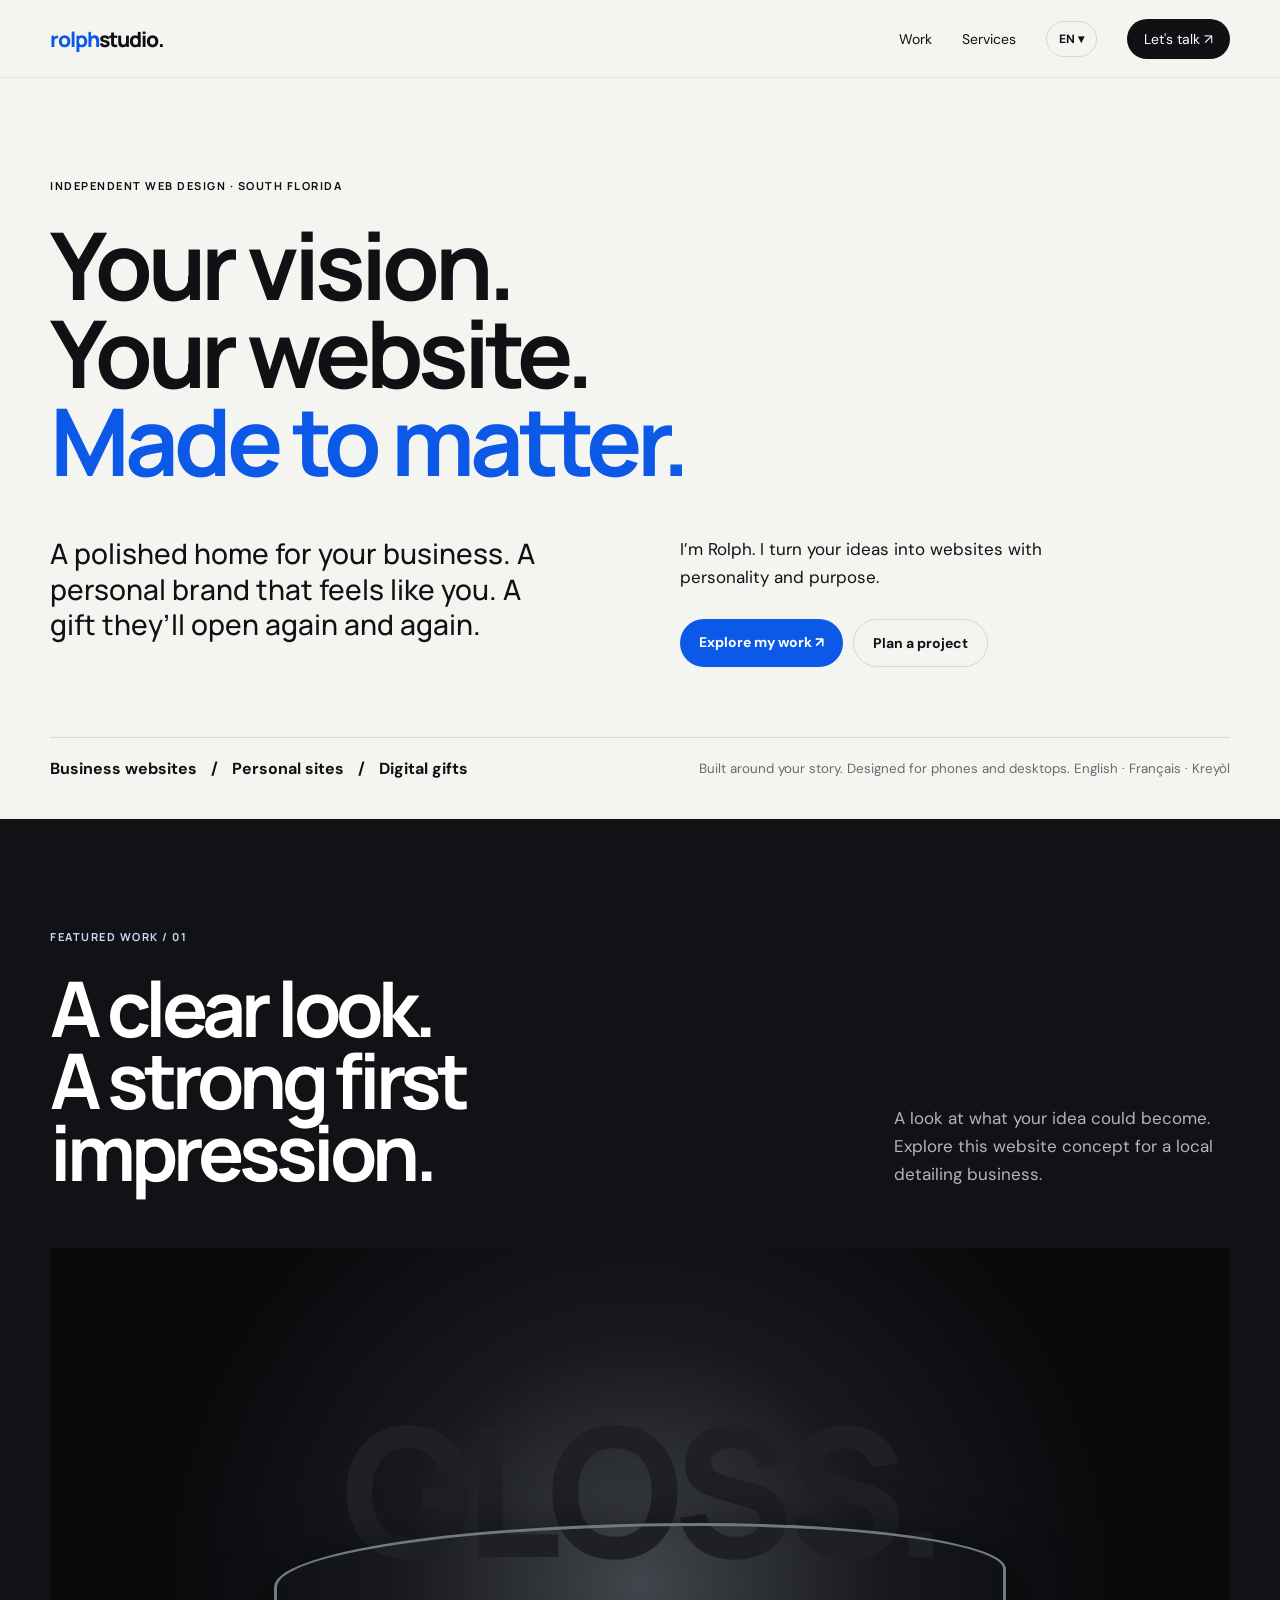
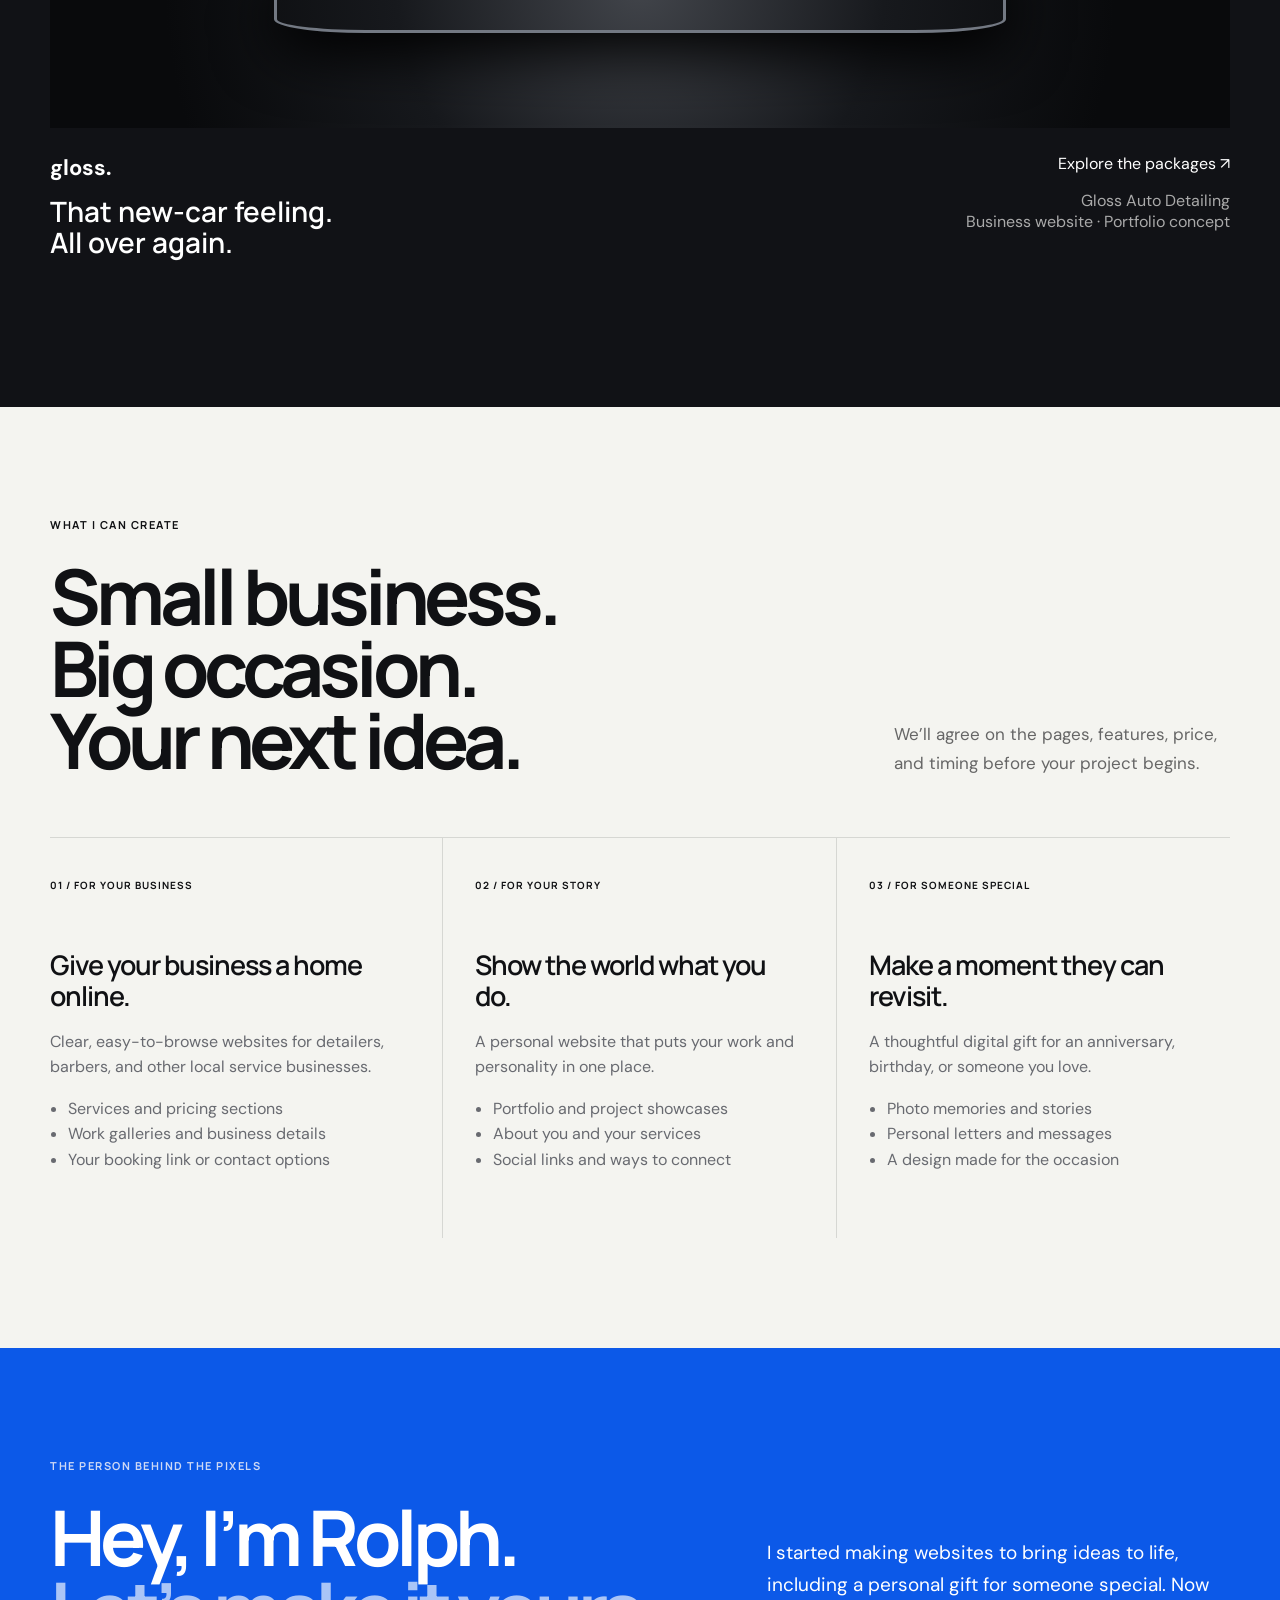
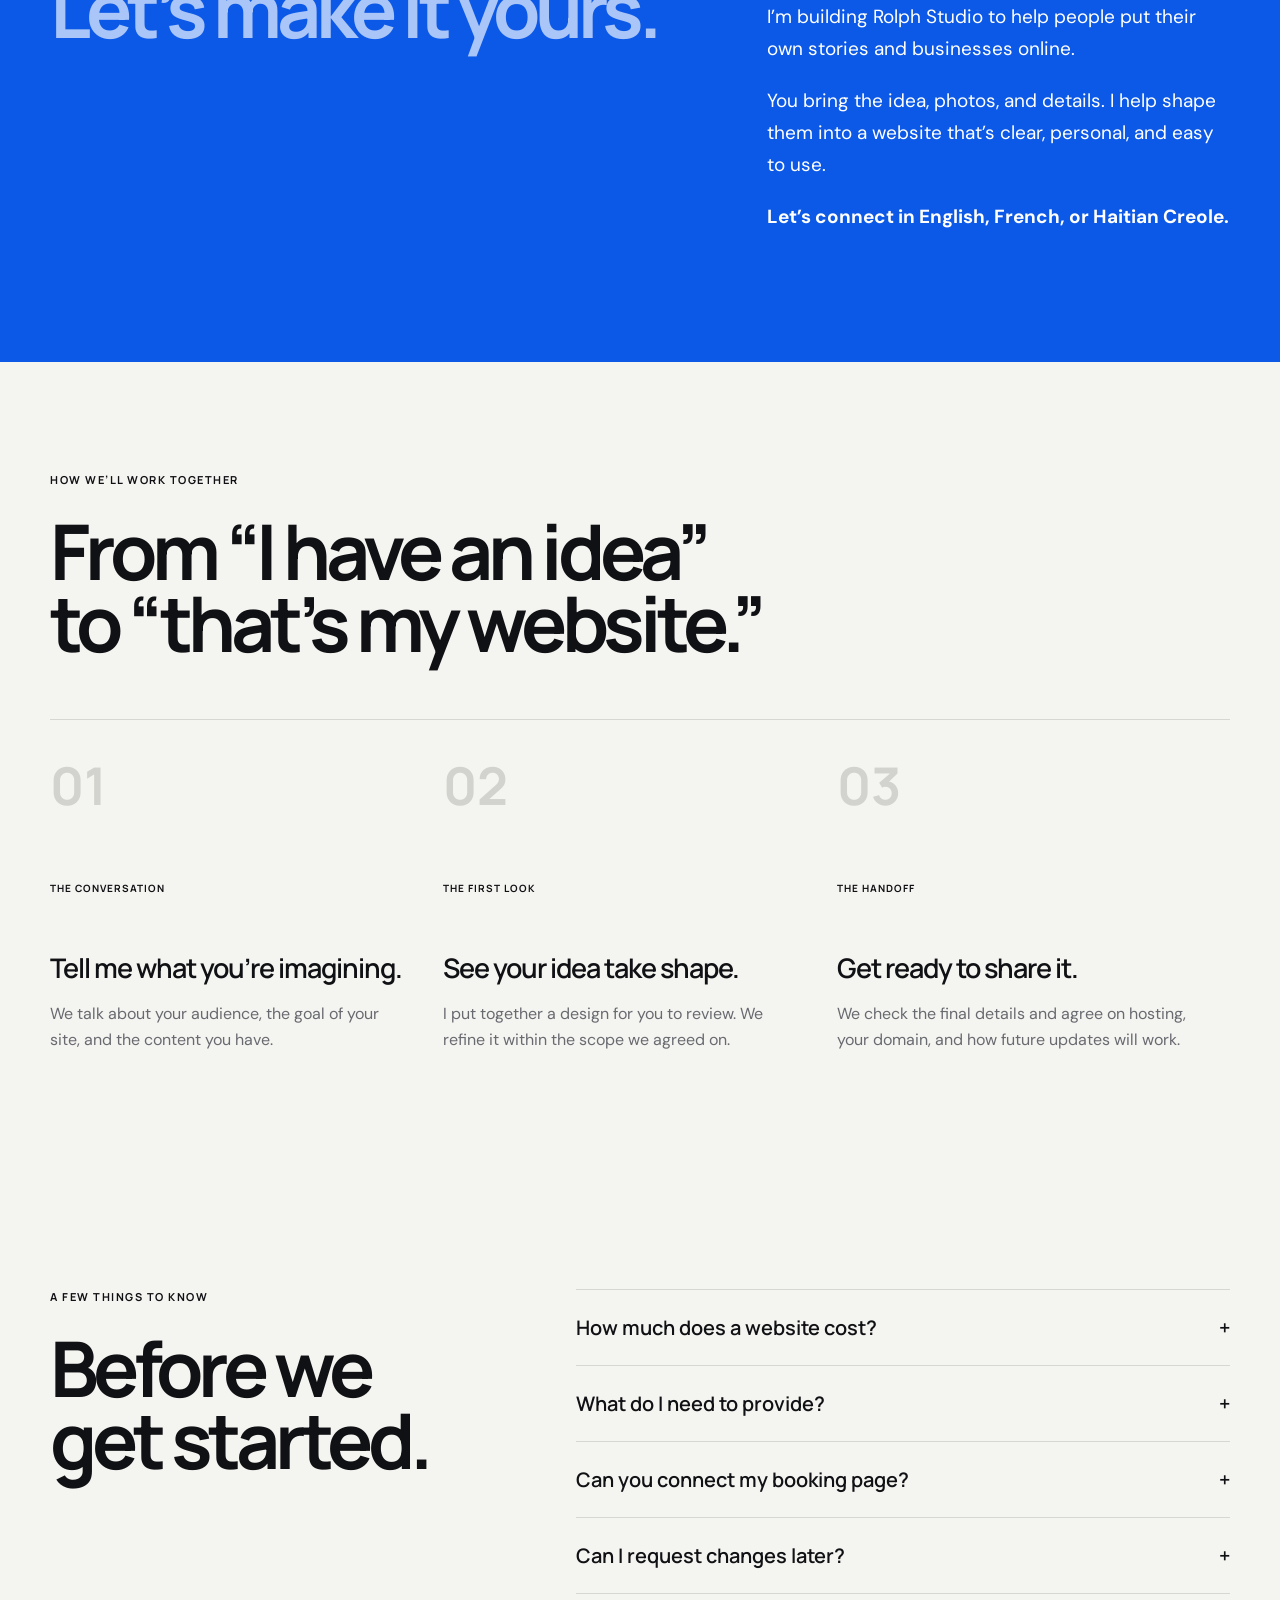
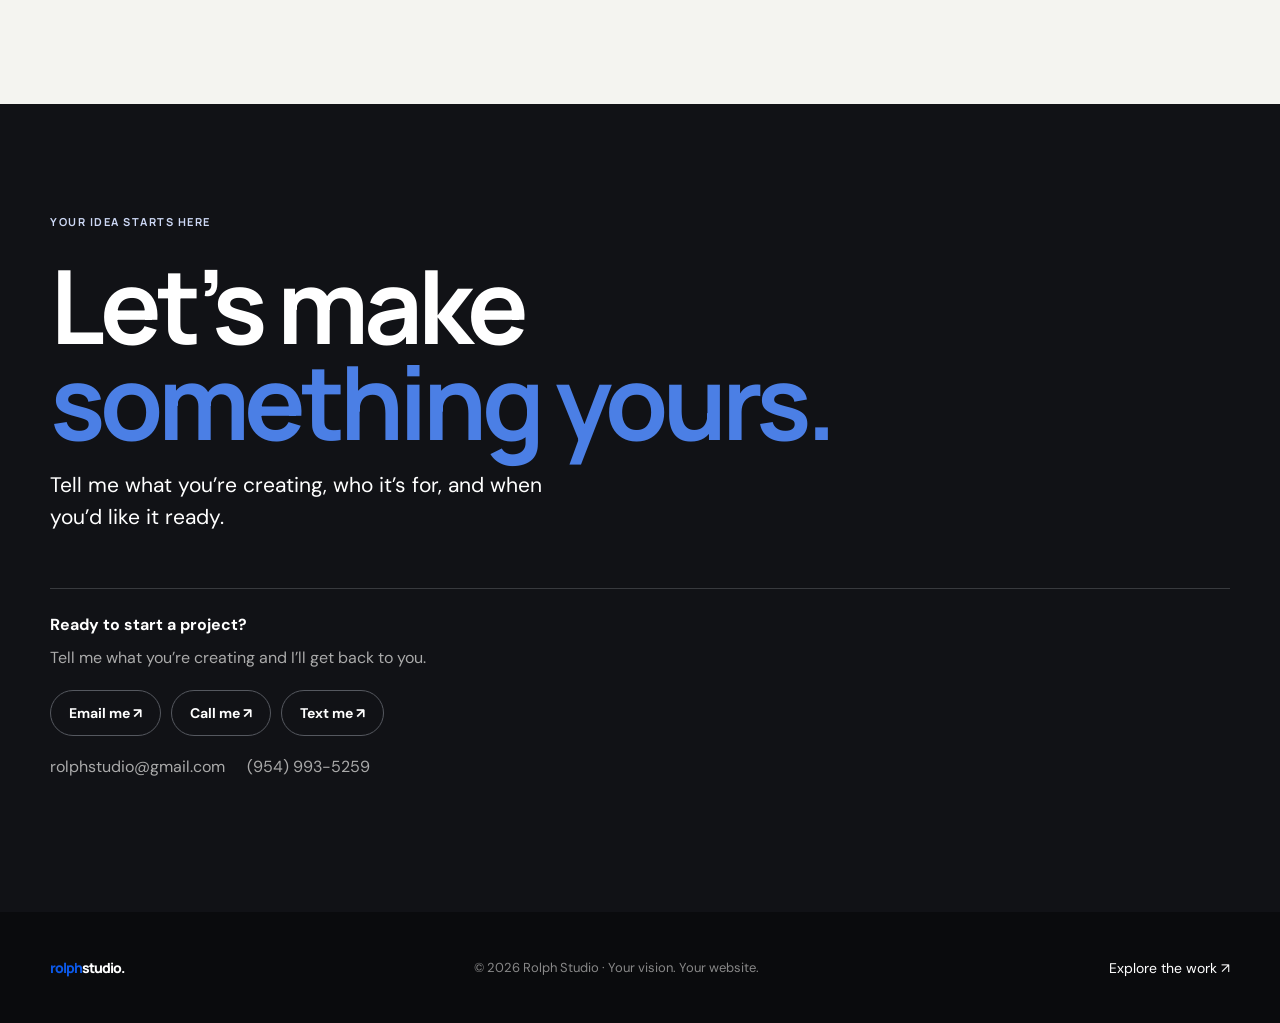
==== commit e6cc5d16: "Add files via upload" ====
--- a/index.html
+++ b/index.html
@@ -14,7 +14,7 @@
 <header class="nav">
   <a class="brand" href="#top"><span>rolph</span>studio.</a>
   <nav class="links">
-    <a href="#work">Work</a><a href="#services">Services</a><a class="pill" href="#contact">Let's talk ↗</a>
+    <a href="#work" data-i18n="nav.work">Work</a><a href="#services" data-i18n="nav.services">Services</a><div class="language-picker"><button class="language-button" type="button" aria-haspopup="true" aria-expanded="false">EN ▾</button><div class="language-menu"><button type="button" data-lang="en">English</button><button type="button" data-lang="fr">Français</button><button type="button" data-lang="ht">Kreyòl</button></div></div><a class="pill" href="#contact" data-i18n="nav.talk">Let's talk ↗</a>
   </nav>
   <button class="menu" aria-label="Open menu">☰</button>
 </header>
@@ -37,7 +37,7 @@
   <div class="wrap">
     <div class="eyebrow light">FEATURED WORK / 01</div>
     <div class="section-head"><h2>A clear look.<br>A strong first impression.</h2><p>A look at what your idea could become. Explore this website concept for a local detailing business.</p></div>
-    <a class="project" href="https://gloss-detail-demo.rolphanthonym.chatgpt.site" target="_blank" rel="noopener">
+    <a class="project" href="projects/gloss/">
       <div class="car-art"><span>GLOSS.</span><div class="car-line"></div></div>
       <div class="project-info"><div><strong>gloss.</strong><h3>That new-car feeling.<br>All over again.</h3></div><div><span>Explore the packages ↗</span><p>Gloss Auto Detailing<br>Business website · Portfolio concept</p></div></div>
     </a>
--- a/style.css
+++ b/style.css
@@ -6,3 +6,4 @@
 .contact-details{display:flex;gap:22px;flex-wrap:wrap;margin-top:8px}
 .contact-details a{color:#aaa;text-decoration:none}
 .contact-details a:hover{color:#fff}
+.language-picker{position:relative}.language-button{border:1px solid var(--line);background:transparent;color:var(--ink);border-radius:100px;padding:9px 12px;font:700 12px "DM Sans",sans-serif;cursor:pointer}.language-menu{display:none;position:absolute;top:44px;right:0;min-width:145px;background:var(--paper);border:1px solid var(--line);border-radius:14px;padding:7px;box-shadow:0 16px 40px rgba(0,0,0,.14)}.language-picker.open .language-menu{display:block}.language-menu button{display:block;width:100%;border:0;background:transparent;color:var(--ink);text-align:left;padding:10px 11px;border-radius:9px;font:600 13px "DM Sans",sans-serif;cursor:pointer}.language-menu button:hover{background:rgba(0,0,0,.06)}@media(max-width:760px){.language-picker{width:100%}.language-menu{position:static;box-shadow:none;margin-top:8px;width:100%}.language-button{width:100%;text-align:left}}
